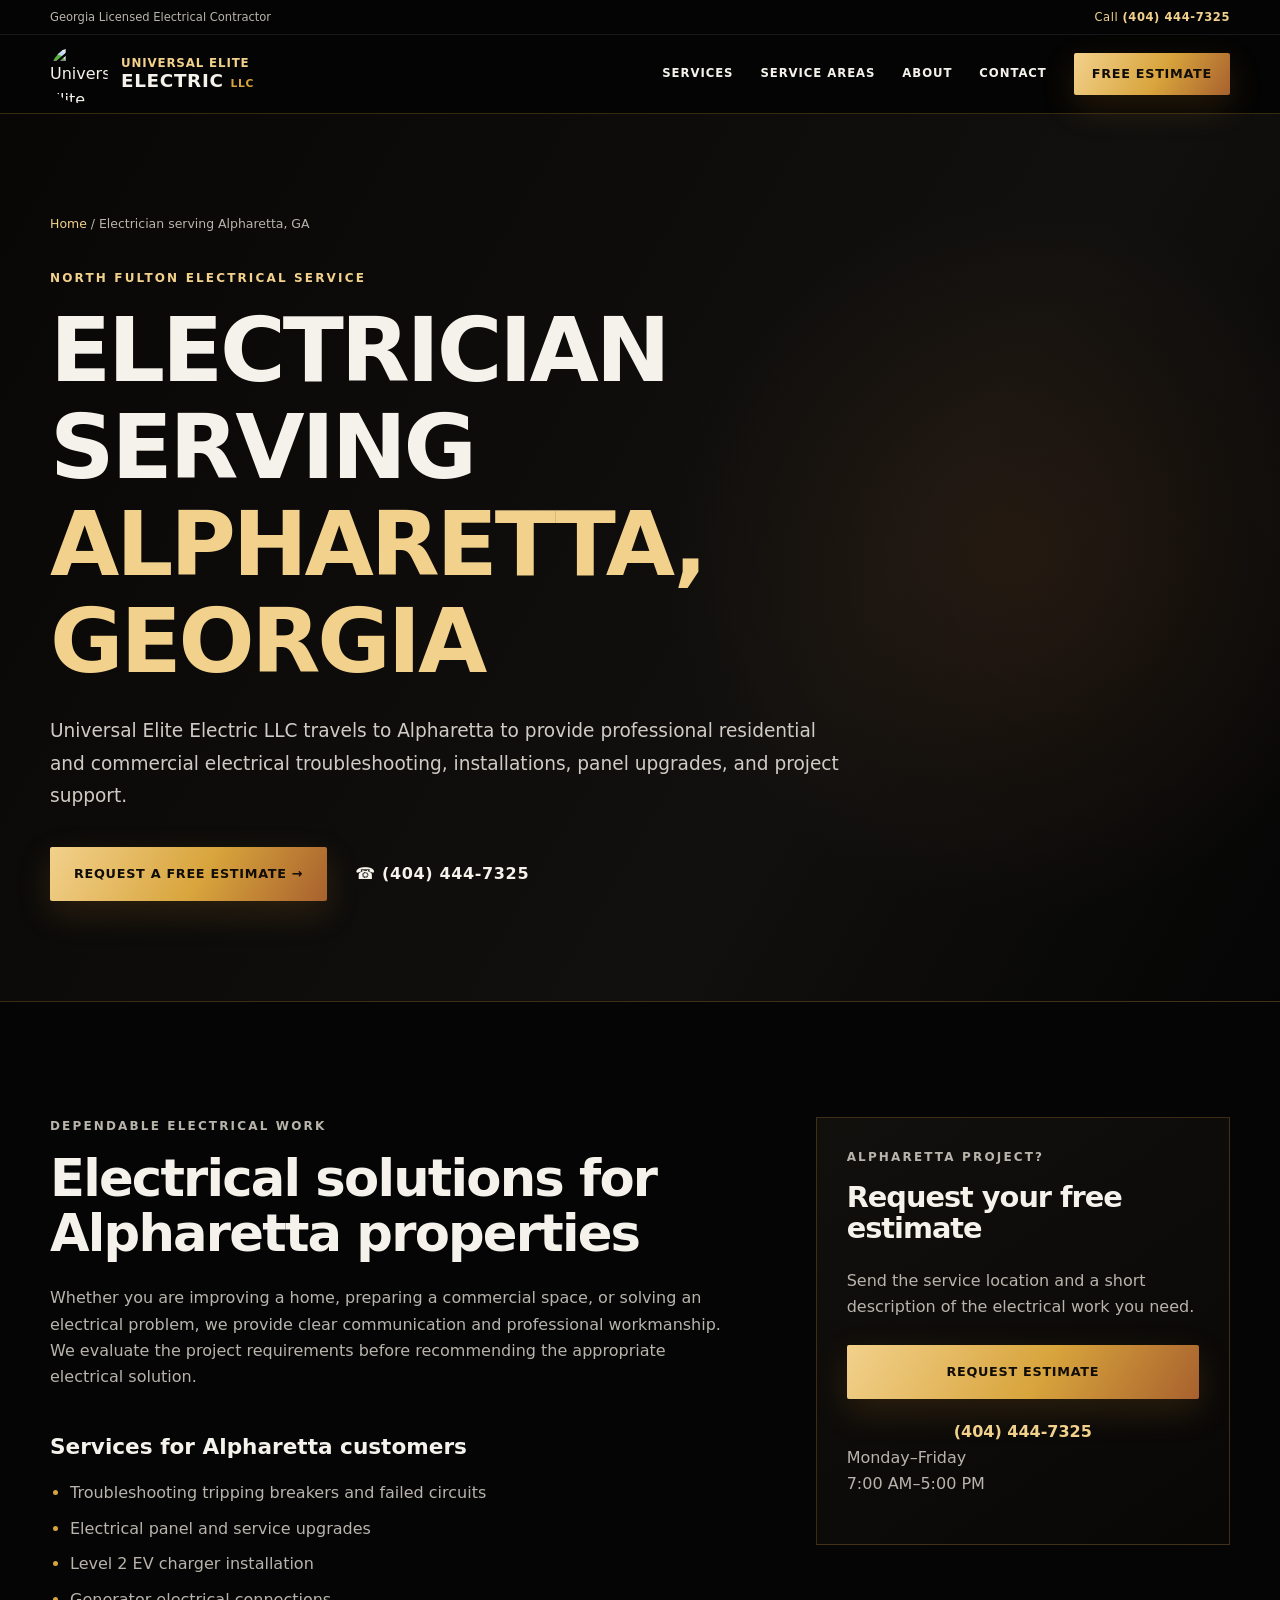
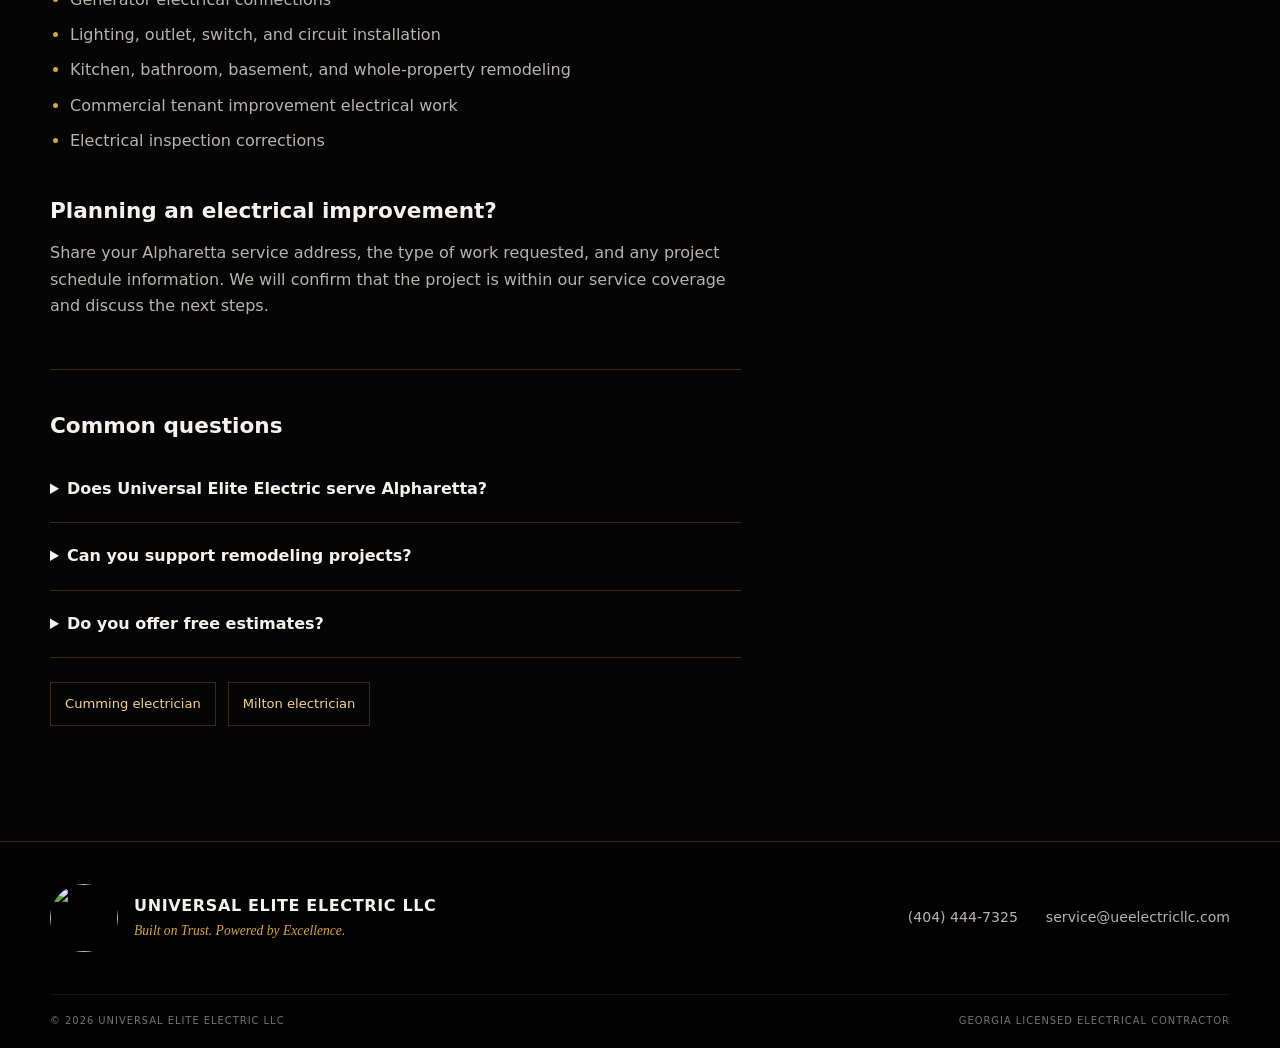
==== electrician-alpharetta-ga.html @ d6c52460 "Improve local search and ChatGPT discoverability" ====
<!doctype html><html lang="en-US"><head>
<meta charset="utf-8"><meta name="viewport" content="width=device-width,initial-scale=1">
<title>Electrician Serving Alpharetta, GA | Universal Elite Electric</title>
<meta name="description" content="Licensed residential and commercial electrician serving Alpharetta, GA. Electrical troubleshooting, panel upgrades, EV chargers, generators, and remodeling.">
<meta name="robots" content="index,follow,max-image-preview:large,max-snippet:-1"><link rel="canonical" href="https://ueelectricllc.com/electrician-alpharetta-ga.html">
<link rel="icon" href="/logo.png"><link rel="stylesheet" href="/site.css"><link rel="stylesheet" href="/location.css"><meta name="theme-color" content="#050505">
<meta property="og:title" content="Electrician Serving Alpharetta, GA | Universal Elite Electric"><meta property="og:description" content="Residential and commercial electrical service for Alpharetta properties."><meta property="og:type" content="website"><meta property="og:url" content="https://ueelectricllc.com/electrician-alpharetta-ga.html"><meta property="og:image" content="https://ueelectricllc.com/logo.png">
<script type="application/ld+json">{"@context":"https://schema.org","@type":"Service","name":"Electrical Services in Alpharetta, GA","serviceType":"Residential and commercial electrical services","provider":{"@id":"https://ueelectricllc.com/#business"},"areaServed":{"@type":"City","name":"Alpharetta, Georgia"},"url":"https://ueelectricllc.com/electrician-alpharetta-ga.html"}</script>
</head><body>
<a class="skip-link" href="#content">Skip to content</a><header class="site-header"><div class="utility-bar"><div class="shell utility-inner"><span>Georgia Licensed Electrical Contractor</span><a href="tel:4044447325">Call <strong>(404) 444-7325</strong></a></div></div><nav class="shell nav" aria-label="Main navigation"><a class="brand" href="/"><img src="/logo.png" alt="Universal Elite Electric LLC logo" width="58" height="58"><span><strong>UNIVERSAL ELITE</strong><b>ELECTRIC <em>LLC</em></b></span></a><button class="menu-toggle" aria-expanded="false" aria-controls="main-menu"><i></i><i></i><i></i><span class="sr-only">Menu</span></button><div id="main-menu" class="nav-links"><a href="/#services">Services</a><a href="/#areas">Service Areas</a><a href="/#about">About</a><a href="/#contact">Contact</a><a class="button button-small" href="/#estimate">Free Estimate</a></div></nav></header>
<main id="content"><section class="location-hero"><div class="shell"><p class="breadcrumb"><a href="/">Home</a> / Electrician serving Alpharetta, GA</p><p class="eyebrow">North Fulton electrical service</p><h1>Electrician serving <span>Alpharetta, Georgia</span></h1><p class="lead">Universal Elite Electric LLC travels to Alpharetta to provide professional residential and commercial electrical troubleshooting, installations, panel upgrades, and project support.</p><div class="hero-actions"><a class="button" href="/#estimate">Request a Free Estimate →</a><a class="text-link" href="tel:4044447325">☎ (404) 444-7325</a></div></div></section>
<section class="section"><div class="shell content-grid"><article class="prose"><p class="eyebrow">Dependable electrical work</p><h2>Electrical solutions for Alpharetta properties</h2><p>Whether you are improving a home, preparing a commercial space, or solving an electrical problem, we provide clear communication and professional workmanship. We evaluate the project requirements before recommending the appropriate electrical solution.</p><h3>Services for Alpharetta customers</h3><ul><li>Troubleshooting tripping breakers and failed circuits</li><li>Electrical panel and service upgrades</li><li>Level 2 EV charger installation</li><li>Generator electrical connections</li><li>Lighting, outlet, switch, and circuit installation</li><li>Kitchen, bathroom, basement, and whole-property remodeling</li><li>Commercial tenant improvement electrical work</li><li>Electrical inspection corrections</li></ul><h3>Planning an electrical improvement?</h3><p>Share your Alpharetta service address, the type of work requested, and any project schedule information. We will confirm that the project is within our service coverage and discuss the next steps.</p><div class="faq"><h3>Common questions</h3><details><summary>Does Universal Elite Electric serve Alpharetta?</summary><p>Yes. Alpharetta is part of our listed service area. Availability depends on the project type and schedule.</p></details><details><summary>Can you support remodeling projects?</summary><p>Yes. We provide electrical work for residential and commercial remodeling, additions, and tenant improvements.</p></details><details><summary>Do you offer free estimates?</summary><p>Yes. Contact us with the project details to request a free estimate.</p></details></div><div class="nearby-links"><a href="/electrician-cumming-ga.html">Cumming electrician</a><a href="/electrician-milton-ga.html">Milton electrician</a></div></article><aside><div class="side-card"><p class="eyebrow">Alpharetta project?</p><h2>Request your free estimate</h2><p>Send the service location and a short description of the electrical work you need.</p><a class="button" href="/#estimate">Request Estimate</a><a class="phone" href="tel:4044447325">(404) 444-7325</a><p>Monday–Friday<br>7:00 AM–5:00 PM</p></div></aside></div></section></main>
<footer><div class="shell footer-main"><div class="footer-brand"><img src="/logo.png" alt="" width="68" height="68"><div><strong>Universal Elite Electric LLC</strong><span>Built on Trust. Powered by Excellence.</span></div></div><div class="footer-contact"><a href="tel:4044447325">(404) 444-7325</a><a href="mailto:service@ueelectricllc.com">service@ueelectricllc.com</a></div></div><div class="shell footer-bottom"><span>© 2026 Universal Elite Electric LLC</span><span>Georgia Licensed Electrical Contractor</span></div></footer><a class="mobile-call" href="tel:4044447325">☎ Call Now</a><script src="/site.js"></script>
</body></html>
---- site.css ----
:root{--black:#050505;--panel:#0c0c0c;--gold:#d8a43c;--gold-light:#f2d18c;--copper:#a8612e;--white:#f5f2ec;--muted:#b8b4ac;--line:#d8a43c3d}*{box-sizing:border-box}html{scroll-behavior:smooth;scroll-padding-top:110px}body{background:var(--black);color:var(--white);margin:0;font-family:Inter,ui-sans-serif,system-ui,-apple-system,BlinkMacSystemFont,"Segoe UI",sans-serif;line-height:1.65}a{color:inherit;text-decoration:none}button,input,select,textarea{font:inherit}img{max-width:100%;display:block}.shell{width:min(1180px,100% - 40px);margin-inline:auto}.skip-link{position:fixed;top:-80px;left:16px;z-index:100;background:var(--gold);color:#080706;padding:10px 16px;font-weight:800}.skip-link:focus{top:16px}.sr-only{clip:rect(0,0,0,0);white-space:nowrap;border:0;width:1px;height:1px;margin:-1px;padding:0;position:absolute;overflow:hidden}.eyebrow{color:var(--gold-light);text-transform:uppercase;letter-spacing:.18em;margin:0 0 14px;font-size:.75rem;font-weight:800}h1,h2,h3,p{margin-top:0}h1,h2{letter-spacing:-.035em;line-height:1.08}h2{margin-bottom:24px;font-size:clamp(2.25rem,5vw,4.35rem)}.button{background:linear-gradient(120deg,var(--gold-light),var(--gold) 55%,var(--copper));color:#100c06;letter-spacing:.055em;text-transform:uppercase;cursor:pointer;border:0;border-radius:2px;display:inline-flex;justify-content:center;align-items:center;gap:16px;min-height:54px;padding:14px 24px;font-size:.8rem;font-weight:900;transition:.2s;box-shadow:0 12px 34px #c47e282e}.button:hover{filter:brightness(1.08);transform:translateY(-2px)}.button:focus-visible,a:focus-visible,button:focus-visible,input:focus-visible,select:focus-visible,textarea:focus-visible{outline:3px solid var(--gold-light);outline-offset:3px}.button-small{min-height:42px;padding:10px 18px}.site-header{z-index:50;backdrop-filter:blur(16px);border-bottom:1px solid var(--line);background:#050505ed;position:sticky;top:0}.utility-bar{color:var(--muted);border-bottom:1px solid #ffffff14;font-size:.72rem}.utility-inner{display:flex;justify-content:space-between;align-items:center;gap:18px;min-height:34px}.utility-inner a{color:var(--gold-light);letter-spacing:.05em}.nav{display:flex;justify-content:space-between;align-items:center;height:78px}.brand{display:flex;align-items:center;gap:13px}.brand img{object-fit:cover;border-radius:50%;width:58px;height:58px}.brand span{display:flex;flex-direction:column;letter-spacing:.07em;font-size:.76rem;line-height:1.15}.brand span strong{color:var(--gold-light);font-size:.74rem}.brand span b{letter-spacing:.035em;font-size:1.15rem}.brand span em{color:var(--gold);font-size:.67rem;font-style:normal}.nav-links{display:flex;text-transform:uppercase;letter-spacing:.08em;align-items:center;gap:27px;font-size:.73rem;font-weight:700}.nav-links>a:not(.button){padding:25px 0}.nav-links>a:not(.button):hover{color:var(--gold-light)}.menu-toggle{background:none;border:0;padding:12px;display:none}.menu-toggle i{display:block;background:var(--gold-light);width:25px;height:2px;margin:5px 0}.hero{background:radial-gradient(circle at 78% 43%,#a8612e26,transparent 30%),linear-gradient(115deg,#060606 0%,#0b0907 65%,#050505 100%);min-height:690px;display:flex;align-items:center;position:relative;overflow:hidden}.hero:before{content:"";opacity:.26;background-image:linear-gradient(#ffffff06 1px,transparent 1px),linear-gradient(90deg,#ffffff06 1px,transparent 1px);background-size:48px 48px;position:absolute;inset:0;mask-image:linear-gradient(90deg,#000,transparent 85%)}.hero-grid{z-index:1;display:grid;grid-template-columns:1.35fr .65fr;align-items:center;gap:70px;padding-block:88px;position:relative}.hero-copy h1{text-transform:uppercase;max-width:850px;margin:0 0 28px;font-size:clamp(3rem,6vw,6rem);font-weight:850}.hero-copy h1 span{color:transparent;-webkit-text-stroke:1px var(--gold-light);text-shadow:0 0 40px #d8a43c1f;display:block}.lead{color:#d0ccc5;max-width:760px;font-size:clamp(1rem,1.8vw,1.16rem);line-height:1.75}.hero-actions{display:flex;flex-wrap:wrap;align-items:center;gap:28px;margin-top:34px}.text-link{letter-spacing:.04em;font-weight:800}.text-link span{color:var(--gold);margin-right:8px}.trust-row{color:var(--muted);text-transform:uppercase;letter-spacing:.07em;display:flex;flex-wrap:wrap;gap:26px;margin-top:42px;font-size:.75rem;font-weight:700}.trust-row b{color:var(--gold);margin-right:6px}.hero-mark{text-align:center}.logo-halo{position:relative}.logo-halo:before{content:"";filter:blur(55px);opacity:.22;background:#d47726;border-radius:50%;position:absolute;inset:12%}.logo-halo img{filter:drop-shadow(0 24px 34px #000000b3);width:min(100%,410px);margin:auto;position:relative;border-radius:50%}.hero-mark p{text-transform:uppercase;letter-spacing:.12em;color:var(--gold-light);margin:18px 0 0;font-size:.74rem;font-weight:800}.hero-mark p span{color:var(--white)}.statement{border-block:1px solid var(--line);background:linear-gradient(90deg,#0c0906,#15100b,#080706)}.statement-inner{display:flex;justify-content:space-between;align-items:center;gap:30px;min-height:96px}.statement p{color:var(--gold-light);margin:0;font-family:Georgia,serif;font-size:1.2rem;font-style:italic}.statement span{color:var(--muted);text-transform:uppercase;letter-spacing:.08em;text-align:right;font-size:.7rem;font-weight:700}.statement i{color:var(--gold);margin:0 10px}.section{padding:115px 0}.services-section{background:#080808}.section-heading{display:grid;grid-template-columns:1.2fr .8fr;align-items:end;gap:80px;margin-bottom:56px}.section-heading h2{margin:0}.section-heading>p{color:var(--muted);max-width:520px;margin-bottom:8px}.services-grid{border-top:1px solid var(--line);border-left:1px solid var(--line);display:grid;grid-template-columns:repeat(3,1fr)}.service-card{border-right:1px solid var(--line);border-bottom:1px solid var(--line);background:linear-gradient(145deg,#ffffff06,transparent);min-height:250px;padding:28px 26px;transition:.25s}.service-card:hover{background:linear-gradient(145deg,#d8a43c21,#a8612e06);transform:translateY(-3px)}.service-card>span{color:var(--gold);font-family:Georgia,serif;font-size:.82rem;font-style:italic}.service-card h3{margin:45px 0 15px;font-size:1.1rem;line-height:1.3}.service-card p{color:var(--muted);margin:0;font-size:.88rem}.areas-section{background:radial-gradient(circle at 75%,#a8612e18,transparent 35%),#050505}.area-grid{display:grid;grid-template-columns:repeat(3,1fr);gap:20px}.area-card{border:1px solid var(--line);background:linear-gradient(145deg,#12100d,#080706);padding:32px;min-height:290px;display:flex;flex-direction:column;transition:.2s}.area-card:hover{border-color:var(--gold);transform:translateY(-4px)}.area-card>span{color:var(--gold);text-transform:uppercase;letter-spacing:.13em;font-size:.67rem;font-weight:800}.area-card h3{font-size:1.45rem;line-height:1.25;margin:40px 0 15px}.area-card p{color:var(--muted);font-size:.9rem}.area-card b{color:var(--gold-light);margin-top:auto;font-size:.82rem}.about-section{background:radial-gradient(circle at 18%,#a8612e1f,transparent 34%),#050505;border-block:1px solid #ffffff0f}.about-grid{display:grid;grid-template-columns:.82fr 1.18fr;align-items:center;gap:100px}.about-emblem img{width:min(100%,470px);border-radius:50%;margin:auto}.about-copy>p:not(.eyebrow){color:var(--muted);max-width:700px;font-size:1.05rem;line-height:1.8}.values{border-top:1px solid var(--line);margin-top:42px}.values>div{border-bottom:1px solid var(--line);display:grid;grid-template-columns:54px 1fr;gap:18px;padding:18px 0}.values span{color:var(--gold);font-family:Georgia,serif;font-style:italic}.values p{color:var(--muted);margin:0;font-size:.87rem}.values strong{display:block;color:var(--white);margin-bottom:2px;font-size:.95rem}.contact-section{background:linear-gradient(125deg,#0d0b09,#070707 70%)}.contact-grid{display:grid;grid-template-columns:.8fr 1.2fr;gap:90px}.contact-copy>p:not(.eyebrow){color:var(--muted);max-width:430px}.contact-list{border-top:1px solid var(--line);margin-top:44px}.contact-list>a,.contact-list>div{border-bottom:1px solid var(--line);padding:18px 0;display:block}.contact-list span{color:var(--gold);text-transform:uppercase;letter-spacing:.14em;margin-bottom:4px;font-size:.65rem;display:block}.contact-list strong{font-size:.96rem;font-weight:650}.estimate-form{background:#040404b8;border:1px solid #d8a43c6b;padding:42px;box-shadow:0 30px 80px #00000059}.estimate-form label{color:#dbd6ce;text-transform:uppercase;letter-spacing:.1em;margin-bottom:18px;font-size:.66rem;font-weight:750;display:block}.estimate-form input,.estimate-form select,.estimate-form textarea{width:100%;color:var(--white);text-transform:none;letter-spacing:normal;background:#0c0c0c;border:1px solid #39342d;border-radius:2px;margin-top:7px;padding:13px 14px}.estimate-form textarea{resize:vertical}.form-row{display:grid;grid-template-columns:1fr 1fr;gap:18px}.submit-button{width:100%;margin-top:4px}.form-note{text-align:center;color:#8f8b84;margin:12px 0 0;font-size:.72rem}footer{border-top:1px solid var(--line);background:#030303}.footer-main{display:flex;justify-content:space-between;align-items:center;gap:30px;padding-block:42px}.footer-brand{display:flex;align-items:center;gap:16px}.footer-brand img{width:68px;border-radius:50%}.footer-brand strong,.footer-brand span{display:block}.footer-brand strong{text-transform:uppercase;letter-spacing:.04em}.footer-brand span{color:var(--gold);font-family:Georgia,serif;font-size:.85rem;font-style:italic}.footer-contact{color:var(--muted);display:flex;gap:28px;font-size:.88rem}.footer-contact a:hover{color:var(--gold-light)}.footer-bottom{color:#77736d;text-transform:uppercase;letter-spacing:.1em;border-top:1px solid #ffffff12;display:flex;justify-content:space-between;align-items:center;gap:20px;min-height:54px;font-size:.62rem}.mobile-call{display:none}@media(max-width:1000px){.hero-grid{grid-template-columns:1fr .55fr;gap:25px}.services-grid{grid-template-columns:repeat(2,1fr)}.about-grid,.contact-grid{gap:50px}.nav-links{gap:16px}.area-grid{grid-template-columns:1fr 1fr}.area-card:last-child{grid-column:1/-1}}@media(max-width:760px){html{scroll-padding-top:78px}.shell{width:min(100% - 30px,1180px)}.utility-inner>span{display:none}.utility-inner{justify-content:center}.nav{height:68px}.brand img{width:48px;height:48px}.brand span b{font-size:.95rem}.brand span strong{font-size:.61rem}.menu-toggle{display:block}.nav-links{border-bottom:1px solid var(--line);background:#080808;flex-direction:column;align-items:stretch;gap:0;padding:14px 20px 24px;display:none;position:absolute;top:102px;left:0;right:0;box-shadow:0 24px 40px #0000008c}.nav-links.open{display:flex}.nav-links>a:not(.button){border-bottom:1px solid #ffffff12;padding:14px 8px}.nav-links .button{margin-top:14px}.hero{min-height:auto}.hero-grid{grid-template-columns:1fr;padding-block:70px 52px}.hero-copy h1{font-size:clamp(2.8rem,13vw,4.6rem)}.hero-mark{grid-row:1}.logo-halo img{width:230px}.hero-mark p{display:none}.hero-actions{flex-direction:column;align-items:stretch;gap:20px}.hero-actions .button{width:100%}.hero-actions .text-link{text-align:center}.trust-row{gap:12px 20px}.statement-inner,.section-heading,.about-grid,.contact-grid{grid-template-columns:1fr;display:grid}.statement-inner{gap:8px;padding-block:22px}.statement span{text-align:left}.section{padding:78px 0}.section-heading{gap:8px;margin-bottom:36px}.services-grid,.area-grid{grid-template-columns:1fr}.area-card:last-child{grid-column:auto}.service-card{min-height:auto}.service-card h3{margin-top:30px}.about-grid{gap:48px}.about-emblem{max-width:360px;margin:auto}.contact-grid{gap:52px}.estimate-form{padding:24px 20px}.form-row{grid-template-columns:1fr;gap:0}.footer-main{flex-direction:column;align-items:flex-start}.footer-contact{flex-direction:column;gap:8px}.footer-bottom{flex-direction:column;justify-content:center;align-items:flex-start;padding-block:16px}body{padding-bottom:56px}.mobile-call{z-index:60;background:linear-gradient(110deg,var(--gold-light),var(--gold),var(--copper));color:#0b0804;text-transform:uppercase;letter-spacing:.08em;display:flex;justify-content:center;align-items:center;gap:9px;height:56px;font-weight:900;position:fixed;bottom:0;left:0;right:0;box-shadow:0 -6px 28px #00000080}}@media(prefers-reduced-motion:reduce){html{scroll-behavior:auto}*{transition:none!important}}
---- location.css ----
.location-hero{background:radial-gradient(circle at 80%,#a8612e24,transparent 32%),linear-gradient(120deg,#080706,#11100e 65%,#050505);border-bottom:1px solid var(--line);padding:100px 0}.location-hero h1{text-transform:uppercase;max-width:900px;margin:0 0 26px;font-size:clamp(3rem,7vw,6.5rem);font-weight:850}.location-hero h1 span{color:var(--gold-light);display:block}.location-hero .lead{max-width:790px}.breadcrumb{color:var(--muted);font-size:.78rem;margin-bottom:34px}.breadcrumb a{color:var(--gold-light)}.content-grid{display:grid;grid-template-columns:1.25fr .75fr;gap:75px}.prose h2{font-size:clamp(2rem,4vw,3.25rem)}.prose h3{font-size:1.35rem;margin:38px 0 12px}.prose p,.prose li{color:var(--muted)}.prose ul{padding-left:20px}.prose li{margin:9px 0}.prose li::marker{color:var(--gold)}.side-card{border:1px solid var(--line);background:linear-gradient(145deg,#12100d,#080706);padding:30px;position:sticky;top:140px}.side-card h2{font-size:1.8rem}.side-card p{color:var(--muted)}.side-card .button{width:100%;margin:8px 0}.side-card .phone{text-align:center;color:var(--gold-light);font-weight:800;display:block;margin-top:12px}.faq{border-top:1px solid var(--line);margin-top:50px}.faq details{border-bottom:1px solid var(--line);padding:20px 0}.faq summary{cursor:pointer;font-weight:800}.faq details p{margin:12px 0 0}.nearby-links{display:flex;flex-wrap:wrap;gap:12px;margin-top:24px}.nearby-links a{border:1px solid var(--line);padding:10px 14px;color:var(--gold-light);font-size:.82rem}@media(max-width:760px){.location-hero{padding:70px 0}.content-grid{grid-template-columns:1fr;gap:45px}.side-card{position:static}.location-hero h1{font-size:clamp(2.7rem,13vw,4.7rem)}}
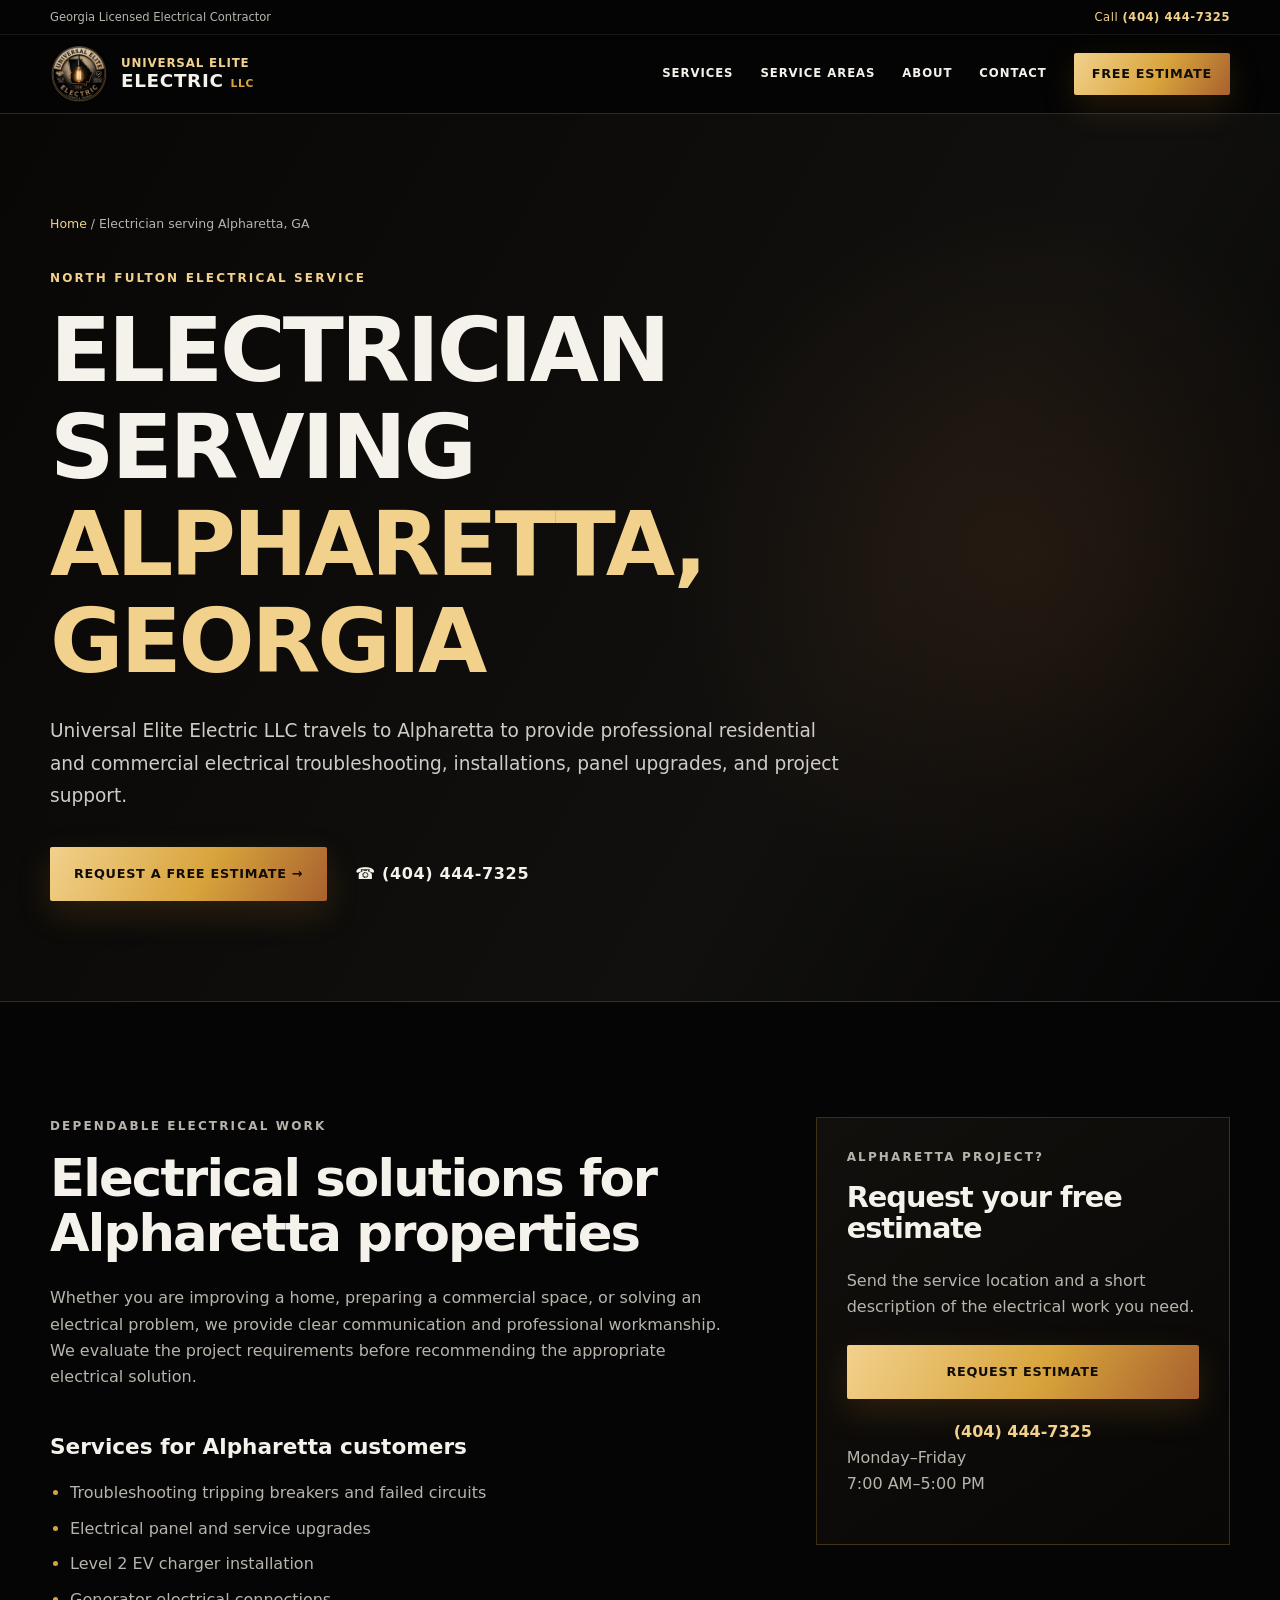
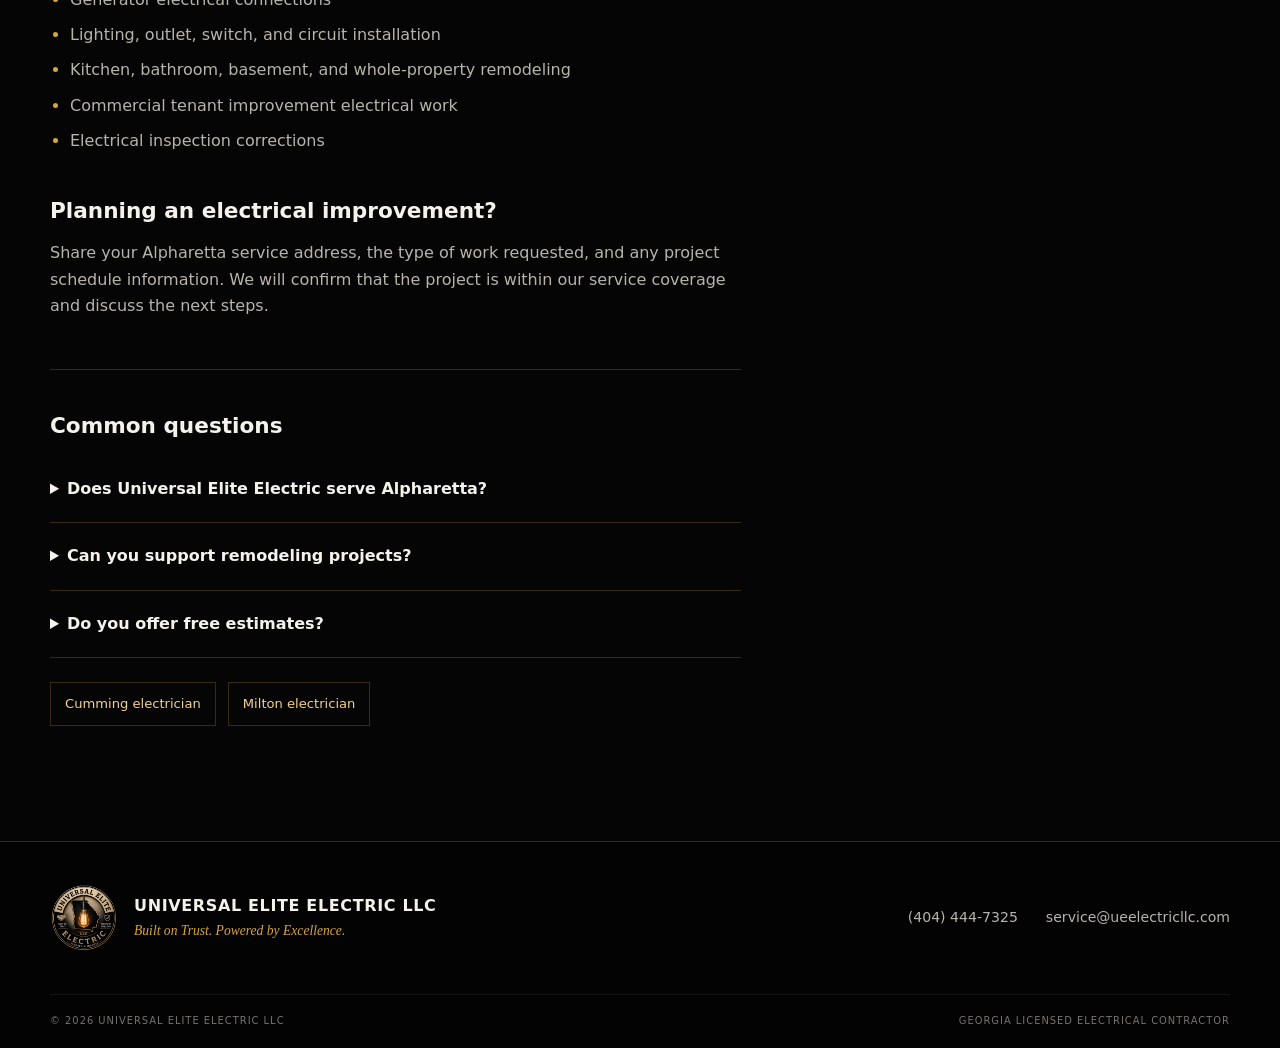
==== commit d9c4a524: "Fix logo and add Metro Atlanta service area" ====
--- a/electrician-alpharetta-ga.html
+++ b/electrician-alpharetta-ga.html
@@ -3,12 +3,12 @@
 <title>Electrician Serving Alpharetta, GA | Universal Elite Electric</title>
 <meta name="description" content="Licensed residential and commercial electrician serving Alpharetta, GA. Electrical troubleshooting, panel upgrades, EV chargers, generators, and remodeling.">
 <meta name="robots" content="index,follow,max-image-preview:large,max-snippet:-1"><link rel="canonical" href="https://ueelectricllc.com/electrician-alpharetta-ga.html">
-<link rel="icon" href="/logo.png"><link rel="stylesheet" href="/site.css"><link rel="stylesheet" href="/location.css"><meta name="theme-color" content="#050505">
-<meta property="og:title" content="Electrician Serving Alpharetta, GA | Universal Elite Electric"><meta property="og:description" content="Residential and commercial electrical service for Alpharetta properties."><meta property="og:type" content="website"><meta property="og:url" content="https://ueelectricllc.com/electrician-alpharetta-ga.html"><meta property="og:image" content="https://ueelectricllc.com/logo.png">
+<link rel="icon" href="/logo-square.png"><link rel="stylesheet" href="/site.css?v=20261111"><link rel="stylesheet" href="/location.css"><meta name="theme-color" content="#050505">
+<meta property="og:title" content="Electrician Serving Alpharetta, GA | Universal Elite Electric"><meta property="og:description" content="Residential and commercial electrical service for Alpharetta properties."><meta property="og:type" content="website"><meta property="og:url" content="https://ueelectricllc.com/electrician-alpharetta-ga.html"><meta property="og:image" content="https://ueelectricllc.com/logo-square.png">
 <script type="application/ld+json">{"@context":"https://schema.org","@type":"Service","name":"Electrical Services in Alpharetta, GA","serviceType":"Residential and commercial electrical services","provider":{"@id":"https://ueelectricllc.com/#business"},"areaServed":{"@type":"City","name":"Alpharetta, Georgia"},"url":"https://ueelectricllc.com/electrician-alpharetta-ga.html"}</script>
 </head><body>
-<a class="skip-link" href="#content">Skip to content</a><header class="site-header"><div class="utility-bar"><div class="shell utility-inner"><span>Georgia Licensed Electrical Contractor</span><a href="tel:4044447325">Call <strong>(404) 444-7325</strong></a></div></div><nav class="shell nav" aria-label="Main navigation"><a class="brand" href="/"><img src="/logo.png" alt="Universal Elite Electric LLC logo" width="58" height="58"><span><strong>UNIVERSAL ELITE</strong><b>ELECTRIC <em>LLC</em></b></span></a><button class="menu-toggle" aria-expanded="false" aria-controls="main-menu"><i></i><i></i><i></i><span class="sr-only">Menu</span></button><div id="main-menu" class="nav-links"><a href="/#services">Services</a><a href="/#areas">Service Areas</a><a href="/#about">About</a><a href="/#contact">Contact</a><a class="button button-small" href="/#estimate">Free Estimate</a></div></nav></header>
+<a class="skip-link" href="#content">Skip to content</a><header class="site-header"><div class="utility-bar"><div class="shell utility-inner"><span>Georgia Licensed Electrical Contractor</span><a href="tel:4044447325">Call <strong>(404) 444-7325</strong></a></div></div><nav class="shell nav" aria-label="Main navigation"><a class="brand" href="/"><img src="/logo-square.png" alt="Universal Elite Electric LLC logo" width="58" height="58"><span><strong>UNIVERSAL ELITE</strong><b>ELECTRIC <em>LLC</em></b></span></a><button class="menu-toggle" aria-expanded="false" aria-controls="main-menu"><i></i><i></i><i></i><span class="sr-only">Menu</span></button><div id="main-menu" class="nav-links"><a href="/#services">Services</a><a href="/#areas">Service Areas</a><a href="/#about">About</a><a href="/#contact">Contact</a><a class="button button-small" href="/#estimate">Free Estimate</a></div></nav></header>
 <main id="content"><section class="location-hero"><div class="shell"><p class="breadcrumb"><a href="/">Home</a> / Electrician serving Alpharetta, GA</p><p class="eyebrow">North Fulton electrical service</p><h1>Electrician serving <span>Alpharetta, Georgia</span></h1><p class="lead">Universal Elite Electric LLC travels to Alpharetta to provide professional residential and commercial electrical troubleshooting, installations, panel upgrades, and project support.</p><div class="hero-actions"><a class="button" href="/#estimate">Request a Free Estimate →</a><a class="text-link" href="tel:4044447325">☎ (404) 444-7325</a></div></div></section>
 <section class="section"><div class="shell content-grid"><article class="prose"><p class="eyebrow">Dependable electrical work</p><h2>Electrical solutions for Alpharetta properties</h2><p>Whether you are improving a home, preparing a commercial space, or solving an electrical problem, we provide clear communication and professional workmanship. We evaluate the project requirements before recommending the appropriate electrical solution.</p><h3>Services for Alpharetta customers</h3><ul><li>Troubleshooting tripping breakers and failed circuits</li><li>Electrical panel and service upgrades</li><li>Level 2 EV charger installation</li><li>Generator electrical connections</li><li>Lighting, outlet, switch, and circuit installation</li><li>Kitchen, bathroom, basement, and whole-property remodeling</li><li>Commercial tenant improvement electrical work</li><li>Electrical inspection corrections</li></ul><h3>Planning an electrical improvement?</h3><p>Share your Alpharetta service address, the type of work requested, and any project schedule information. We will confirm that the project is within our service coverage and discuss the next steps.</p><div class="faq"><h3>Common questions</h3><details><summary>Does Universal Elite Electric serve Alpharetta?</summary><p>Yes. Alpharetta is part of our listed service area. Availability depends on the project type and schedule.</p></details><details><summary>Can you support remodeling projects?</summary><p>Yes. We provide electrical work for residential and commercial remodeling, additions, and tenant improvements.</p></details><details><summary>Do you offer free estimates?</summary><p>Yes. Contact us with the project details to request a free estimate.</p></details></div><div class="nearby-links"><a href="/electrician-cumming-ga.html">Cumming electrician</a><a href="/electrician-milton-ga.html">Milton electrician</a></div></article><aside><div class="side-card"><p class="eyebrow">Alpharetta project?</p><h2>Request your free estimate</h2><p>Send the service location and a short description of the electrical work you need.</p><a class="button" href="/#estimate">Request Estimate</a><a class="phone" href="tel:4044447325">(404) 444-7325</a><p>Monday–Friday<br>7:00 AM–5:00 PM</p></div></aside></div></section></main>
-<footer><div class="shell footer-main"><div class="footer-brand"><img src="/logo.png" alt="" width="68" height="68"><div><strong>Universal Elite Electric LLC</strong><span>Built on Trust. Powered by Excellence.</span></div></div><div class="footer-contact"><a href="tel:4044447325">(404) 444-7325</a><a href="mailto:service@ueelectricllc.com">service@ueelectricllc.com</a></div></div><div class="shell footer-bottom"><span>© 2026 Universal Elite Electric LLC</span><span>Georgia Licensed Electrical Contractor</span></div></footer><a class="mobile-call" href="tel:4044447325">☎ Call Now</a><script src="/site.js"></script>
+<footer><div class="shell footer-main"><div class="footer-brand"><img src="/logo-square.png" alt="" width="68" height="68"><div><strong>Universal Elite Electric LLC</strong><span>Built on Trust. Powered by Excellence.</span></div></div><div class="footer-contact"><a href="tel:4044447325">(404) 444-7325</a><a href="mailto:service@ueelectricllc.com">service@ueelectricllc.com</a></div></div><div class="shell footer-bottom"><span>© 2026 Universal Elite Electric LLC</span><span>Georgia Licensed Electrical Contractor</span></div></footer><a class="mobile-call" href="tel:4044447325">☎ Call Now</a><script src="/site.js"></script>
 </body></html>
--- a/site.css
+++ b/site.css
@@ -1 +1,2 @@
 :root{--black:#050505;--panel:#0c0c0c;--gold:#d8a43c;--gold-light:#f2d18c;--copper:#a8612e;--white:#f5f2ec;--muted:#b8b4ac;--line:#d8a43c3d}*{box-sizing:border-box}html{scroll-behavior:smooth;scroll-padding-top:110px}body{background:var(--black);color:var(--white);margin:0;font-family:Inter,ui-sans-serif,system-ui,-apple-system,BlinkMacSystemFont,"Segoe UI",sans-serif;line-height:1.65}a{color:inherit;text-decoration:none}button,input,select,textarea{font:inherit}img{max-width:100%;display:block}.shell{width:min(1180px,100% - 40px);margin-inline:auto}.skip-link{position:fixed;top:-80px;left:16px;z-index:100;background:var(--gold);color:#080706;padding:10px 16px;font-weight:800}.skip-link:focus{top:16px}.sr-only{clip:rect(0,0,0,0);white-space:nowrap;border:0;width:1px;height:1px;margin:-1px;padding:0;position:absolute;overflow:hidden}.eyebrow{color:var(--gold-light);text-transform:uppercase;letter-spacing:.18em;margin:0 0 14px;font-size:.75rem;font-weight:800}h1,h2,h3,p{margin-top:0}h1,h2{letter-spacing:-.035em;line-height:1.08}h2{margin-bottom:24px;font-size:clamp(2.25rem,5vw,4.35rem)}.button{background:linear-gradient(120deg,var(--gold-light),var(--gold) 55%,var(--copper));color:#100c06;letter-spacing:.055em;text-transform:uppercase;cursor:pointer;border:0;border-radius:2px;display:inline-flex;justify-content:center;align-items:center;gap:16px;min-height:54px;padding:14px 24px;font-size:.8rem;font-weight:900;transition:.2s;box-shadow:0 12px 34px #c47e282e}.button:hover{filter:brightness(1.08);transform:translateY(-2px)}.button:focus-visible,a:focus-visible,button:focus-visible,input:focus-visible,select:focus-visible,textarea:focus-visible{outline:3px solid var(--gold-light);outline-offset:3px}.button-small{min-height:42px;padding:10px 18px}.site-header{z-index:50;backdrop-filter:blur(16px);border-bottom:1px solid var(--line);background:#050505ed;position:sticky;top:0}.utility-bar{color:var(--muted);border-bottom:1px solid #ffffff14;font-size:.72rem}.utility-inner{display:flex;justify-content:space-between;align-items:center;gap:18px;min-height:34px}.utility-inner a{color:var(--gold-light);letter-spacing:.05em}.nav{display:flex;justify-content:space-between;align-items:center;height:78px}.brand{display:flex;align-items:center;gap:13px}.brand img{object-fit:cover;border-radius:50%;width:58px;height:58px}.brand span{display:flex;flex-direction:column;letter-spacing:.07em;font-size:.76rem;line-height:1.15}.brand span strong{color:var(--gold-light);font-size:.74rem}.brand span b{letter-spacing:.035em;font-size:1.15rem}.brand span em{color:var(--gold);font-size:.67rem;font-style:normal}.nav-links{display:flex;text-transform:uppercase;letter-spacing:.08em;align-items:center;gap:27px;font-size:.73rem;font-weight:700}.nav-links>a:not(.button){padding:25px 0}.nav-links>a:not(.button):hover{color:var(--gold-light)}.menu-toggle{background:none;border:0;padding:12px;display:none}.menu-toggle i{display:block;background:var(--gold-light);width:25px;height:2px;margin:5px 0}.hero{background:radial-gradient(circle at 78% 43%,#a8612e26,transparent 30%),linear-gradient(115deg,#060606 0%,#0b0907 65%,#050505 100%);min-height:690px;display:flex;align-items:center;position:relative;overflow:hidden}.hero:before{content:"";opacity:.26;background-image:linear-gradient(#ffffff06 1px,transparent 1px),linear-gradient(90deg,#ffffff06 1px,transparent 1px);background-size:48px 48px;position:absolute;inset:0;mask-image:linear-gradient(90deg,#000,transparent 85%)}.hero-grid{z-index:1;display:grid;grid-template-columns:1.35fr .65fr;align-items:center;gap:70px;padding-block:88px;position:relative}.hero-copy h1{text-transform:uppercase;max-width:850px;margin:0 0 28px;font-size:clamp(3rem,6vw,6rem);font-weight:850}.hero-copy h1 span{color:transparent;-webkit-text-stroke:1px var(--gold-light);text-shadow:0 0 40px #d8a43c1f;display:block}.lead{color:#d0ccc5;max-width:760px;font-size:clamp(1rem,1.8vw,1.16rem);line-height:1.75}.hero-actions{display:flex;flex-wrap:wrap;align-items:center;gap:28px;margin-top:34px}.text-link{letter-spacing:.04em;font-weight:800}.text-link span{color:var(--gold);margin-right:8px}.trust-row{color:var(--muted);text-transform:uppercase;letter-spacing:.07em;display:flex;flex-wrap:wrap;gap:26px;margin-top:42px;font-size:.75rem;font-weight:700}.trust-row b{color:var(--gold);margin-right:6px}.hero-mark{text-align:center}.logo-halo{position:relative}.logo-halo:before{content:"";filter:blur(55px);opacity:.22;background:#d47726;border-radius:50%;position:absolute;inset:12%}.logo-halo img{filter:drop-shadow(0 24px 34px #000000b3);width:min(100%,410px);margin:auto;position:relative;border-radius:50%}.hero-mark p{text-transform:uppercase;letter-spacing:.12em;color:var(--gold-light);margin:18px 0 0;font-size:.74rem;font-weight:800}.hero-mark p span{color:var(--white)}.statement{border-block:1px solid var(--line);background:linear-gradient(90deg,#0c0906,#15100b,#080706)}.statement-inner{display:flex;justify-content:space-between;align-items:center;gap:30px;min-height:96px}.statement p{color:var(--gold-light);margin:0;font-family:Georgia,serif;font-size:1.2rem;font-style:italic}.statement span{color:var(--muted);text-transform:uppercase;letter-spacing:.08em;text-align:right;font-size:.7rem;font-weight:700}.statement i{color:var(--gold);margin:0 10px}.section{padding:115px 0}.services-section{background:#080808}.section-heading{display:grid;grid-template-columns:1.2fr .8fr;align-items:end;gap:80px;margin-bottom:56px}.section-heading h2{margin:0}.section-heading>p{color:var(--muted);max-width:520px;margin-bottom:8px}.services-grid{border-top:1px solid var(--line);border-left:1px solid var(--line);display:grid;grid-template-columns:repeat(3,1fr)}.service-card{border-right:1px solid var(--line);border-bottom:1px solid var(--line);background:linear-gradient(145deg,#ffffff06,transparent);min-height:250px;padding:28px 26px;transition:.25s}.service-card:hover{background:linear-gradient(145deg,#d8a43c21,#a8612e06);transform:translateY(-3px)}.service-card>span{color:var(--gold);font-family:Georgia,serif;font-size:.82rem;font-style:italic}.service-card h3{margin:45px 0 15px;font-size:1.1rem;line-height:1.3}.service-card p{color:var(--muted);margin:0;font-size:.88rem}.areas-section{background:radial-gradient(circle at 75%,#a8612e18,transparent 35%),#050505}.area-grid{display:grid;grid-template-columns:repeat(3,1fr);gap:20px}.area-card{border:1px solid var(--line);background:linear-gradient(145deg,#12100d,#080706);padding:32px;min-height:290px;display:flex;flex-direction:column;transition:.2s}.area-card:hover{border-color:var(--gold);transform:translateY(-4px)}.area-card>span{color:var(--gold);text-transform:uppercase;letter-spacing:.13em;font-size:.67rem;font-weight:800}.area-card h3{font-size:1.45rem;line-height:1.25;margin:40px 0 15px}.area-card p{color:var(--muted);font-size:.9rem}.area-card b{color:var(--gold-light);margin-top:auto;font-size:.82rem}.about-section{background:radial-gradient(circle at 18%,#a8612e1f,transparent 34%),#050505;border-block:1px solid #ffffff0f}.about-grid{display:grid;grid-template-columns:.82fr 1.18fr;align-items:center;gap:100px}.about-emblem img{width:min(100%,470px);border-radius:50%;margin:auto}.about-copy>p:not(.eyebrow){color:var(--muted);max-width:700px;font-size:1.05rem;line-height:1.8}.values{border-top:1px solid var(--line);margin-top:42px}.values>div{border-bottom:1px solid var(--line);display:grid;grid-template-columns:54px 1fr;gap:18px;padding:18px 0}.values span{color:var(--gold);font-family:Georgia,serif;font-style:italic}.values p{color:var(--muted);margin:0;font-size:.87rem}.values strong{display:block;color:var(--white);margin-bottom:2px;font-size:.95rem}.contact-section{background:linear-gradient(125deg,#0d0b09,#070707 70%)}.contact-grid{display:grid;grid-template-columns:.8fr 1.2fr;gap:90px}.contact-copy>p:not(.eyebrow){color:var(--muted);max-width:430px}.contact-list{border-top:1px solid var(--line);margin-top:44px}.contact-list>a,.contact-list>div{border-bottom:1px solid var(--line);padding:18px 0;display:block}.contact-list span{color:var(--gold);text-transform:uppercase;letter-spacing:.14em;margin-bottom:4px;font-size:.65rem;display:block}.contact-list strong{font-size:.96rem;font-weight:650}.estimate-form{background:#040404b8;border:1px solid #d8a43c6b;padding:42px;box-shadow:0 30px 80px #00000059}.estimate-form label{color:#dbd6ce;text-transform:uppercase;letter-spacing:.1em;margin-bottom:18px;font-size:.66rem;font-weight:750;display:block}.estimate-form input,.estimate-form select,.estimate-form textarea{width:100%;color:var(--white);text-transform:none;letter-spacing:normal;background:#0c0c0c;border:1px solid #39342d;border-radius:2px;margin-top:7px;padding:13px 14px}.estimate-form textarea{resize:vertical}.form-row{display:grid;grid-template-columns:1fr 1fr;gap:18px}.submit-button{width:100%;margin-top:4px}.form-note{text-align:center;color:#8f8b84;margin:12px 0 0;font-size:.72rem}footer{border-top:1px solid var(--line);background:#030303}.footer-main{display:flex;justify-content:space-between;align-items:center;gap:30px;padding-block:42px}.footer-brand{display:flex;align-items:center;gap:16px}.footer-brand img{width:68px;border-radius:50%}.footer-brand strong,.footer-brand span{display:block}.footer-brand strong{text-transform:uppercase;letter-spacing:.04em}.footer-brand span{color:var(--gold);font-family:Georgia,serif;font-size:.85rem;font-style:italic}.footer-contact{color:var(--muted);display:flex;gap:28px;font-size:.88rem}.footer-contact a:hover{color:var(--gold-light)}.footer-bottom{color:#77736d;text-transform:uppercase;letter-spacing:.1em;border-top:1px solid #ffffff12;display:flex;justify-content:space-between;align-items:center;gap:20px;min-height:54px;font-size:.62rem}.mobile-call{display:none}@media(max-width:1000px){.hero-grid{grid-template-columns:1fr .55fr;gap:25px}.services-grid{grid-template-columns:repeat(2,1fr)}.about-grid,.contact-grid{gap:50px}.nav-links{gap:16px}.area-grid{grid-template-columns:1fr 1fr}.area-card:last-child{grid-column:1/-1}}@media(max-width:760px){html{scroll-padding-top:78px}.shell{width:min(100% - 30px,1180px)}.utility-inner>span{display:none}.utility-inner{justify-content:center}.nav{height:68px}.brand img{width:48px;height:48px}.brand span b{font-size:.95rem}.brand span strong{font-size:.61rem}.menu-toggle{display:block}.nav-links{border-bottom:1px solid var(--line);background:#080808;flex-direction:column;align-items:stretch;gap:0;padding:14px 20px 24px;display:none;position:absolute;top:102px;left:0;right:0;box-shadow:0 24px 40px #0000008c}.nav-links.open{display:flex}.nav-links>a:not(.button){border-bottom:1px solid #ffffff12;padding:14px 8px}.nav-links .button{margin-top:14px}.hero{min-height:auto}.hero-grid{grid-template-columns:1fr;padding-block:70px 52px}.hero-copy h1{font-size:clamp(2.8rem,13vw,4.6rem)}.hero-mark{grid-row:1}.logo-halo img{width:230px}.hero-mark p{display:none}.hero-actions{flex-direction:column;align-items:stretch;gap:20px}.hero-actions .button{width:100%}.hero-actions .text-link{text-align:center}.trust-row{gap:12px 20px}.statement-inner,.section-heading,.about-grid,.contact-grid{grid-template-columns:1fr;display:grid}.statement-inner{gap:8px;padding-block:22px}.statement span{text-align:left}.section{padding:78px 0}.section-heading{gap:8px;margin-bottom:36px}.services-grid,.area-grid{grid-template-columns:1fr}.area-card:last-child{grid-column:auto}.service-card{min-height:auto}.service-card h3{margin-top:30px}.about-grid{gap:48px}.about-emblem{max-width:360px;margin:auto}.contact-grid{gap:52px}.estimate-form{padding:24px 20px}.form-row{grid-template-columns:1fr;gap:0}.footer-main{flex-direction:column;align-items:flex-start}.footer-contact{flex-direction:column;gap:8px}.footer-bottom{flex-direction:column;justify-content:center;align-items:flex-start;padding-block:16px}body{padding-bottom:56px}.mobile-call{z-index:60;background:linear-gradient(110deg,var(--gold-light),var(--gold),var(--copper));color:#0b0804;text-transform:uppercase;letter-spacing:.08em;display:flex;justify-content:center;align-items:center;gap:9px;height:56px;font-weight:900;position:fixed;bottom:0;left:0;right:0;box-shadow:0 -6px 28px #00000080}}@media(prefers-reduced-motion:reduce){html{scroll-behavior:auto}*{transition:none!important}}
+img{height:auto}
